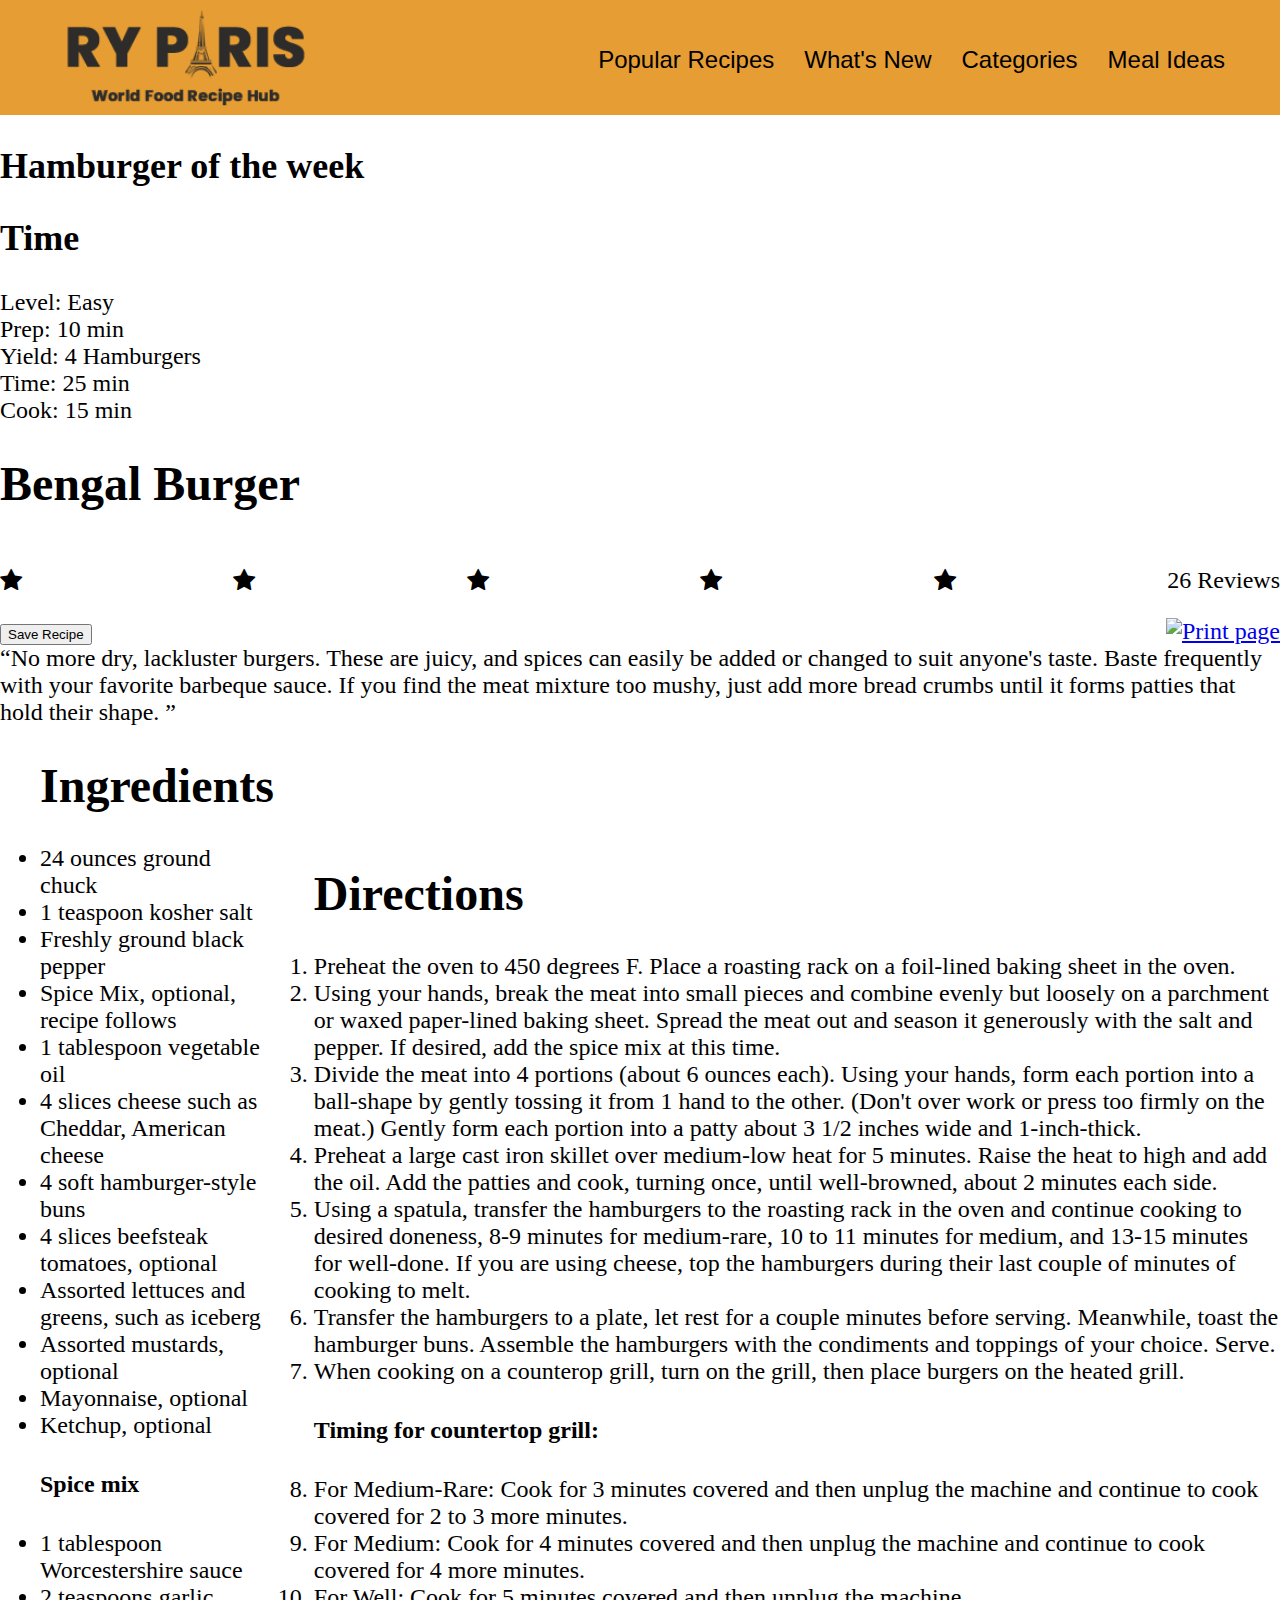
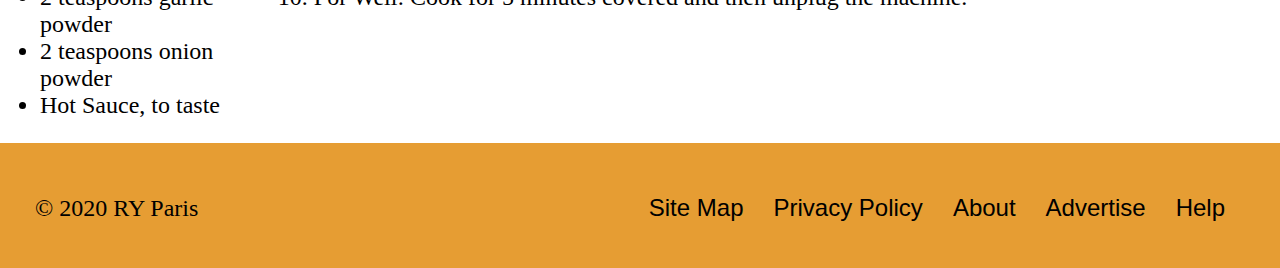
==== recipe.html @ fdc7a7fa "Set up recipe html" ====
<!DOCTYPE html>
<html>

<head>
    <link rel="stylesheet" href="./css/style.css">
    <link rel="stylesheet" href="https://cdnjs.cloudflare.com/ajax/libs/font-awesome/4.7.0/css/font-awesome.min.css">
</head>

<body>
    <header class="flex-row align-center">
        <div class="ry-paris"> </div>
        <div class="right-nav flex-row">
            <div>
                <a href="#popular-recipes">Popular Recipes</a>
            </div>
            <div>
                <a href="#what's-new">What's New</a>
            </div>
            <div>
                <a href="#categories">Categories</a>
            </div>
            <div>
                <a href="#meal-ideas">Meal Ideas</a>
            </div>
        </div>
    </header>
    <div class="hamburger">
        <h2 class="hamburger-text">Hamburger of the week</h2>
    </div>
    <div class="cooking-info">
        <h2 class="time">Time</h2>
        <div class="cooking-description grid-column-three">
            <div><span>Level:</span> Easy</div>
            <div><span>Prep:</span> 10 min</div>
            <div><span>Yield:</span> 4 Hamburgers</div>
            <div><span>Time:</span> 25 min</div>
            <div><span>Cook:</span> 15 min</div>
        </div>
    </div>
    <div class="recipe-title">
        <div>
            <h1>Bengal Burger</h1>
        </div>
        <div class="stars flex-row align-center">
            <span class="fa fa-star checked"></span>
            <span class="fa fa-star checked"></span>
            <span class="fa fa-star checked"></span>
            <span class="fa fa-star checked"></span>
            <span class="fa fa-star checked"></span>
            <div class="reviews">
                <p>26 Reviews</p>
            </div>
        </div>
        <div class="flex-row buttons align-center">
            <div>
                <button class="save-recipe align-center">Save Recipe</button>
            </div>
            <div class="print-page">
                <a href="#print-page">
                    <img src="/images/print-page.png" alt="Print page">
                </a>
            </div>
        </div>
    </div>
    <div class="quote">
        <q>No more dry, lackluster burgers. These are juicy, and spices can easily be added
            or changed to suit anyone's taste. Baste frequently with your favorite barbeque
            sauce. If you find the meat mixture too mushy, just add more bread crumbs until
            it forms patties that hold their shape.
        </q>
    </div>
    <div class="flex-row how-to">
        <div class="ingredients">
            <ul>
                <h1>Ingredients</h1>
                <li>24 ounces ground chuck</li>
                <li>1 teaspoon kosher salt</li>
                <li>Freshly ground black pepper</li>
                <li>Spice Mix, optional, recipe follows</li>
                <li>1 tablespoon vegetable oil</li>
                <li>4 slices cheese such as Cheddar, American cheese</li>
                <li>4 soft hamburger-style buns</li>
                <li>4 slices beefsteak tomatoes, optional</li>
                <li>Assorted lettuces and greens, such as iceberg</li>
                <li>Assorted mustards, optional</li>
                <li>Mayonnaise, optional</li>
                <li>Ketchup, optional</li>

                <h4>Spice mix</h4>
                <li>1 tablespoon Worcestershire sauce</li>
                <li>2 teaspoons garlic powder</li>
                <li>2 teaspoons onion powder</li>
                <li>Hot Sauce, to taste</li>
            </ul>
        </div>
        <div class="directions">
            <ol>
                <h1>Directions</h1>
                <li>Preheat the oven to 450 degrees F. Place a roasting
                    rack on a foil-lined baking sheet in the oven.
                </li>
                <li>Using your hands, break the meat into small pieces
                    and combine evenly but loosely on a parchment or waxed
                    paper-lined baking sheet. Spread the meat out and season
                    it generously with the salt and pepper. If desired, add the
                    spice mix at this time.
                </li>
                <li>Divide the meat into 4 portions (about 6 ounces each). Using your
                    hands, form each portion into a ball-shape by gently tossing it from
                    1 hand to the other. (Don't over work or press too firmly on the meat.)
                    Gently form each portion into a patty about 3 1/2 inches wide and 1-inch-thick.
                </li>
                <li>
                    Preheat a large cast iron skillet over medium-low heat for 5 minutes.
                    Raise the heat to high and add the oil. Add the patties and cook,
                    turning once, until well-browned, about 2 minutes each side.
                </li>
                <li>Using a spatula, transfer the hamburgers to the roasting rack in the
                    oven and continue cooking to desired doneness, 8-9 minutes for medium-rare,
                    10 to 11 minutes for medium, and 13-15 minutes for well-done. If you are
                    using cheese, top the hamburgers during their last couple of minutes of
                    cooking to melt.
                </li>
                <li>Transfer the hamburgers to a plate, let rest for a couple minutes before
                    serving. Meanwhile, toast the hamburger buns. Assemble the hamburgers with
                    the condiments and toppings of your choice. Serve.
                </li>
                <li>When cooking on a counterop grill, turn on the grill, then place burgers
                    on the heated grill.
                </li>

                <div> 
                    <h4>Timing for countertop grill:</h4>
                    <li>For Medium-Rare: Cook for 3 minutes covered and then unplug the machine and
                        continue to cook covered for 2 to 3 more minutes.
                    </li>
                    <li>For Medium: Cook for 4 minutes covered and then unplug the machine and
                        continue to cook covered for 4 more minutes.
                    </li>
                    <li>For Well: Cook for 5 minutes covered and then unplug the machine.</li>
                    </li>
                </div>
            </ol>
        </div>
    </div>


</body>
<footer class="flex-row align-center">
    <div>
        &#169; 2020 RY Paris
    </div>
    <div class="right-nav flex-row">
        <div>
            <a href="#site-map">Site Map</a>
        </div>
        <div>
            <a href="#privacy-policy">Privacy Policy</a>
        </div>
        <div>
            <a href="#about">About</a>
        </div>
        <div>
            <a href="#advertise">Advertise</a>
        </div>
        <div>
            <a href="#help">Help</a>
        </div>
    </div>
</footer>

</html>
---- css/style.css ----
body {
    max-width: 100%;
    margin: auto;
    font-size: 24px;
}
header, footer {
    background-color: #E69D33;
    padding: 5px 35px 0px 35px;
}
.flex-row {
    display: flex;
    flex-flow: row;
    justify-content: space-between;
    align-items: center;
}
.flex-col {
    display: flex;
    flex-flow: column;
    justify-content: space-between;
    align-items: center; 
}
.ry-paris {
    flex-flow: column;
    background-image: url("../images/ryparis-logo.png");
    background-size: contain;
    background-repeat: no-repeat;
    background-position: center;
    height: 110px;
    width: 300px;
    position: relative;
}
@media only screen and (max-width: 1000px) {
    .right-nav {
      display: none;
    }
  }
@media only screen and (min-width: 1001px) {
    .right-nav {
        justify-content: end;
        align-items: start;
        margin: 5px;
        font-size: 1em;
        font-family: Verdana, Geneva, Tahoma, sans-serif;
    }
  }
.right-nav a {
    text-decoration: none;
    color: black;
}
.right-nav a:hover {
    color: #e65533;
}
.right-nav div {
    padding: 10px;
    margin: 5px;
}
.start-week {
    background-image: url("../images/hero-image.jpg");
    background-size: cover;
    height: 600px;
    position: relative;
}
.start-week-text {
    text-align: center;
    position: absolute;
    top: 70%;
    left: 45%;
    transform: translate(-50%, -50%);
    color: black;
    text-transform: uppercase;
    background-color: white;
    font-family: Helvetica;
    padding: 5px;
    font-size: 40px;
}
.everyday, .recipes-week, .travel-guide {
    padding: 50px 120px;
}
.everyday h1, .recipes-week h1, .travel-guide h1 {
    font-weight: 900;
}
.everyday p, .recipes-week p, .travel-guide p {
    font-size: 32px;
}
.breakfast, .lunch, .dinner, .sandwiches, .pizza, .city-guides {
    background-size: cover;
    align-items: center;
    width: 28%;
    height: 250px;
    padding: 10px;
    text-align: center;
    margin: auto;
}
.breakfast {
    background-image: url("../images/breakfast-ideas.jpg");
}
.lunch {
    background-image: url("../images/vegetarian-ideas.jpg");
}
.dinner {
    background-image: url("../images/cold-weather-dinners.jpeg");
}
.recipes-week {
    background-color: #DADFEA;
}
.fajita, .muffin, .eggplant, .chicken-thigh {
    background-size: cover;
    width: 22%;
    height: 200px;
    padding: 10px;
}
.fajita {
    background-image: url("../images/fajita-peppers.jpeg");
}
.muffin {
    background-image: url("../images/muffins.jpeg");
}
.eggplant {
    background-image: url("../images/eggplant-parmesan.jpg");
}
.chicken-thigh {
    background-image: url("../images/teriyaki-chicken.jpeg");
}
.sandwiches, .pizza, .city-guides {
    border: solid 8px #DADFEA;
}
.sandwiches {
    background-image: url("../images/burger.jpg");
}
.pizza {
    background-image: url("../images/pizza.jpeg");
}
.city-guides {
    background-image: url("../images/city-guides.jpg");
}
footer {
    height: 120px;
}
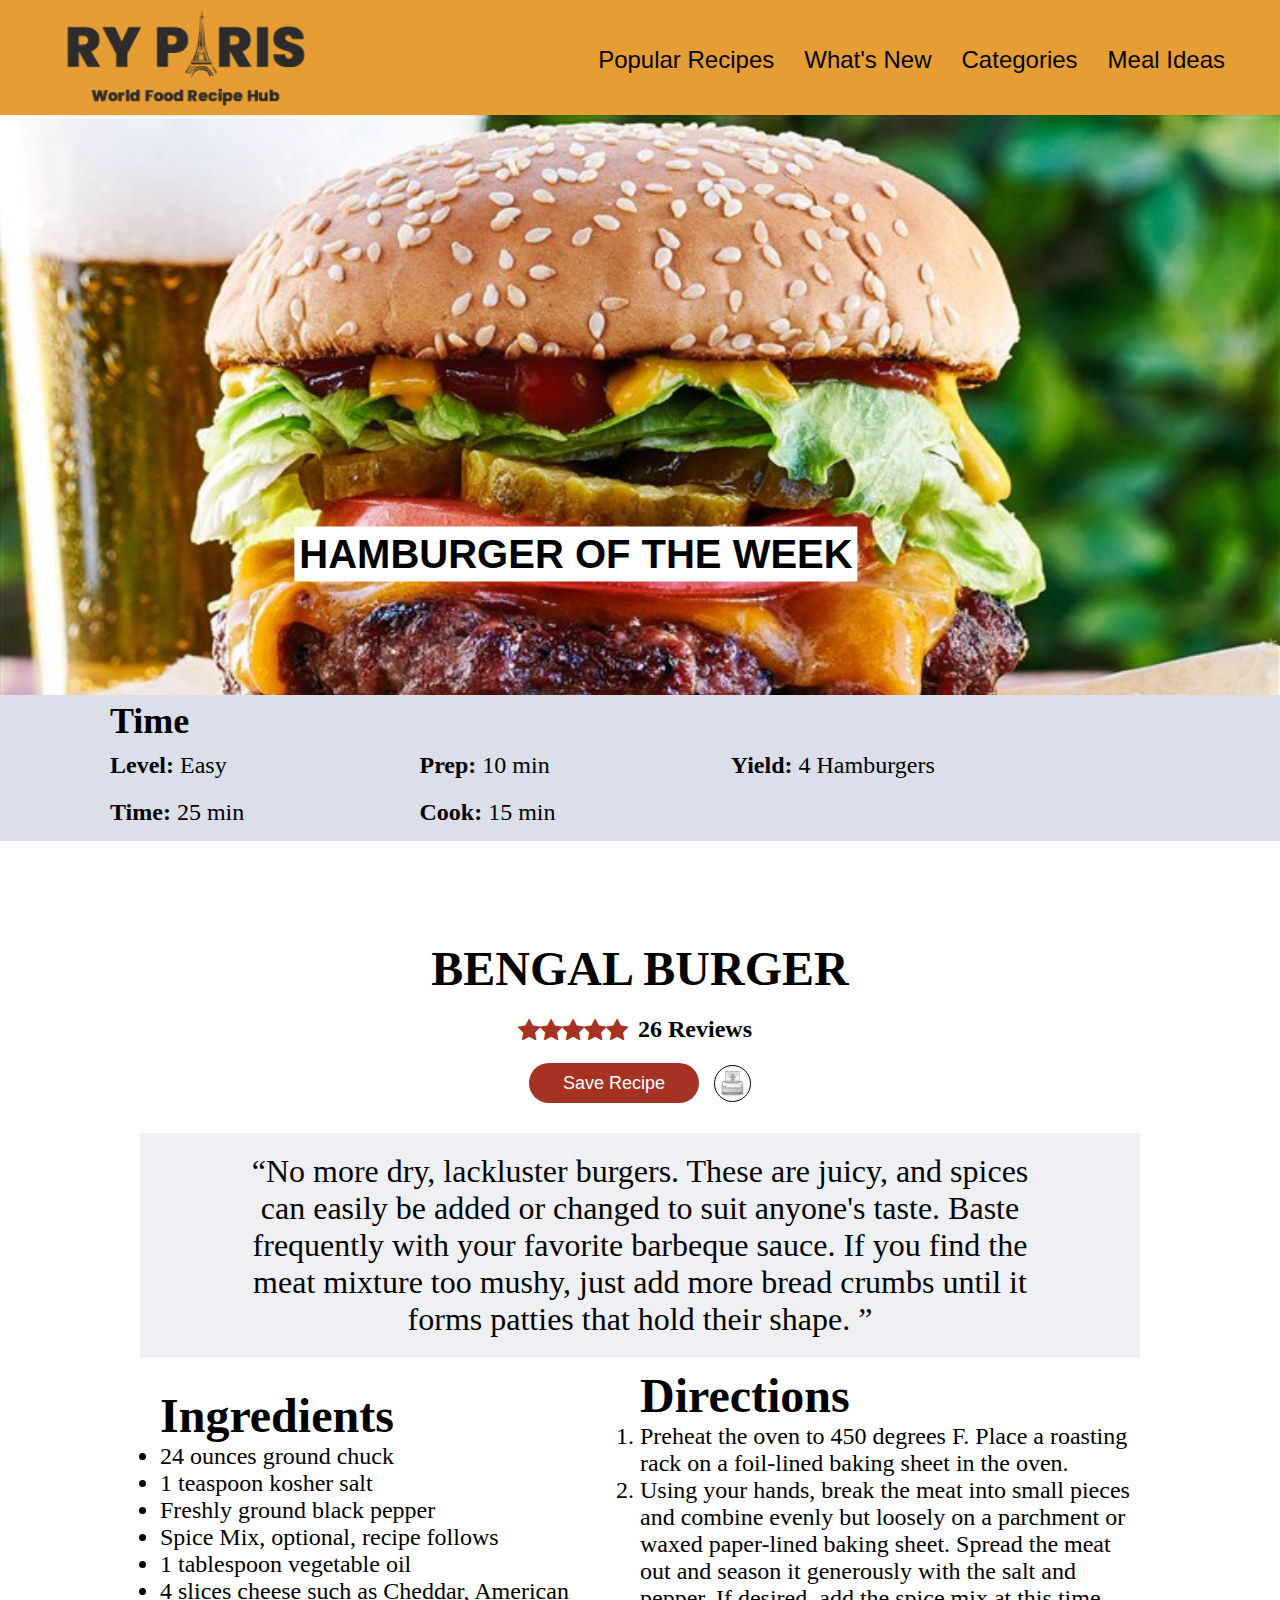
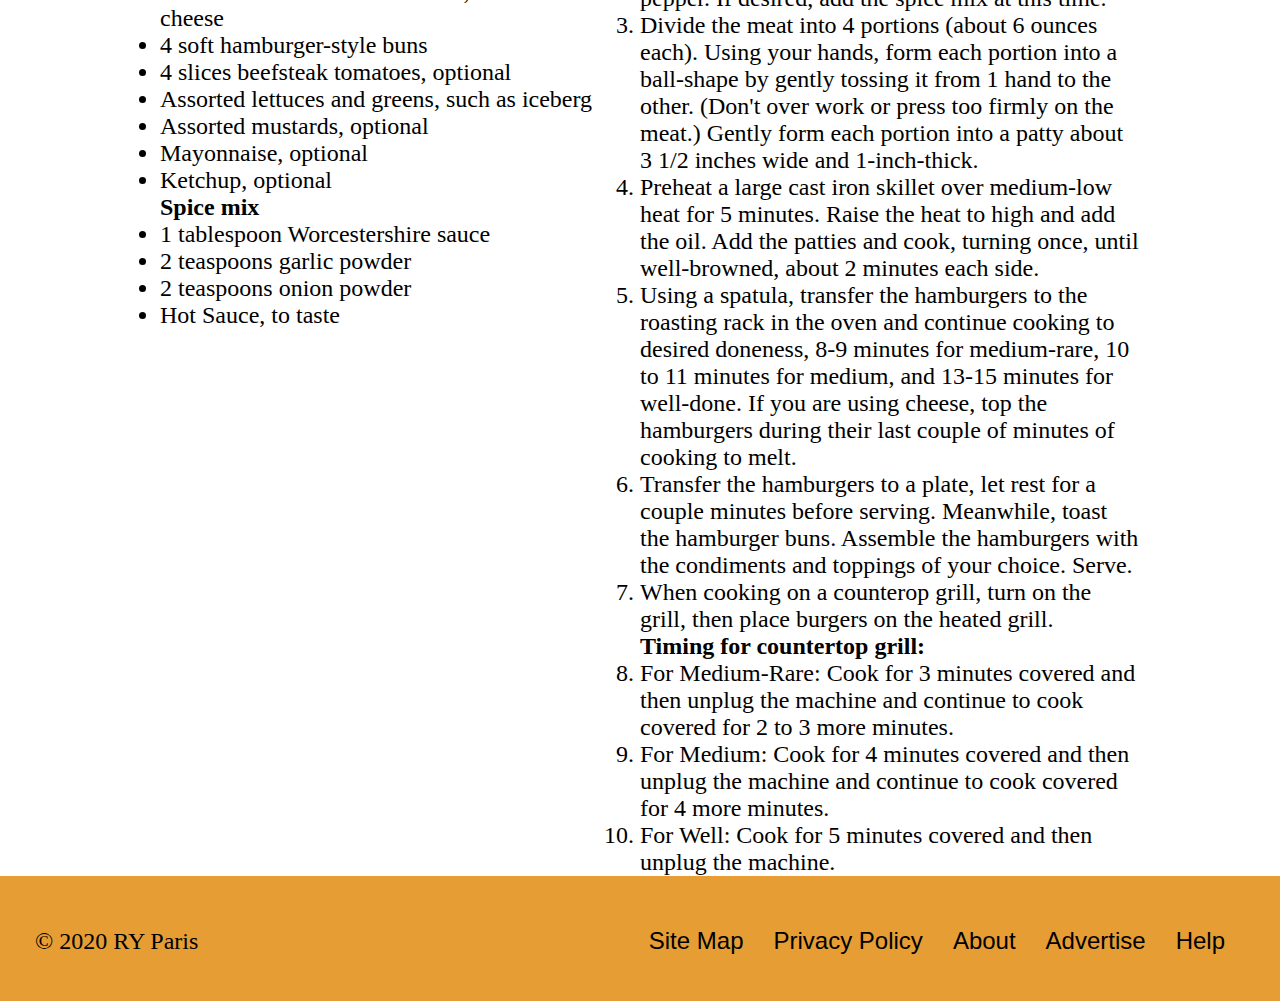
==== commit ae9690a2: "updated recipe page" ====
--- a/recipe.html
+++ b/recipe.html
@@ -62,12 +62,14 @@
             </div>
         </div>
     </div>
-    <div class="quote">
-        <q>No more dry, lackluster burgers. These are juicy, and spices can easily be added
-            or changed to suit anyone's taste. Baste frequently with your favorite barbeque
-            sauce. If you find the meat mixture too mushy, just add more bread crumbs until
-            it forms patties that hold their shape.
-        </q>
+    <div class="page-quote">
+        <div class="quote">
+            <q>No more dry, lackluster burgers. These are juicy, and spices can easily be added
+                or changed to suit anyone's taste. Baste frequently with your favorite barbeque
+                sauce. If you find the meat mixture too mushy, just add more bread crumbs until
+                it forms patties that hold their shape.
+            </q>
+        </div>
     </div>
     <div class="flex-row how-to">
         <div class="ingredients">
--- a/css/style.css
+++ b/css/style.css
@@ -6,18 +6,37 @@
 header, footer {
     background-color: #E69D33;
     padding: 5px 35px 0px 35px;
+}
+footer {
+    height: 120px;
 }
 .flex-row {
     display: flex;
     flex-flow: row;
     justify-content: space-between;
-    align-items: center;
 }
 .flex-col {
     display: flex;
     flex-flow: column;
     justify-content: space-between;
     align-items: center; 
+}
+.align-center {
+    align-items: center;
+}
+ol, ul {
+    margin: 0;
+    padding: 0px;
+}
+.grid-column-three {
+    display: grid;
+    grid-template-columns: Auto Auto Auto;
+    grid-template-rows: Auto Auto Auto;
+}
+.grid-column-four {
+    display: grid;
+    grid-template-columns: Auto Auto Auto Auto;
+    grid-template-rows: Auto Auto Auto Auto;
 }
 .ry-paris {
     flex-flow: column;
@@ -54,13 +73,18 @@
     padding: 10px;
     margin: 5px;
 }
+.hamburger, .start-week {
+    background-size: cover;
+    height: 580px;
+    position: relative;
+}
 .start-week {
     background-image: url("../images/hero-image.jpg");
-    background-size: cover;
-    height: 600px;
-    position: relative;
-}
-.start-week-text {
+}
+.hamburger {
+    background-image: url("../images/bengal-burger.jpg");
+}
+.start-week-text, .hamburger-text {
     text-align: center;
     position: absolute;
     top: 70%;
@@ -84,12 +108,19 @@
 }
 .breakfast, .lunch, .dinner, .sandwiches, .pizza, .city-guides {
     background-size: cover;
-    align-items: center;
-    width: 28%;
+    background-position: center;
+    width: 350px;
     height: 250px;
-    padding: 10px;
-    text-align: center;
-    margin: auto;
+    padding: 15px;
+    text-align: center;
+    margin: auto;
+}
+.photo-text {
+    text-align: center;
+    font-weight: 700;
+    background-color: white;
+    padding: 12px 0px;
+    width: auto;
 }
 .breakfast {
     background-image: url("../images/breakfast-ideas.jpg");
@@ -100,12 +131,12 @@
 .dinner {
     background-image: url("../images/cold-weather-dinners.jpeg");
 }
-.recipes-week {
+.recipes-week, .cooking-info {
     background-color: #DADFEA;
 }
 .fajita, .muffin, .eggplant, .chicken-thigh {
     background-size: cover;
-    width: 22%;
+    width: 250px;
     height: 200px;
     padding: 10px;
 }
@@ -133,6 +164,87 @@
 .city-guides {
     background-image: url("../images/city-guides.jpg");
 }
-footer {
-    height: 120px;
+.cooking-info {
+    padding: 5px 110px;
+}
+.time, .ingredients h1, .ingredients h4, .directions h1, .directions h4 {
+    margin: 0px;
+    padding: 0px;
+}
+.cooking-description {
+    width: 1000px;
+    text-align: center;
+}
+.cooking-description div {
+    text-align: left;
+    margin: 10px 0px;
+}
+.cooking-description span {
+    font-weight: 900;
+}
+.recipe-title {
+    text-align: center;
+    font-weight: 900;
+}
+.recipe-title h1 {
+    text-transform: uppercase;
+    margin: 100px 0px 0px 0px;
+}
+.checked {
+    color: #A63223;
+  }
+  .stars, .stars p, .buttons {
+    justify-content: center;
+    margin: 10px 0px;
+}
+.save-recipe {
+    background-color: #A63223;
+    color: white;
+    padding: 8px;
+    font-size: 18px;
+    width: 170px;
+    height: 40px;
+    border-radius: 25px;
+    border: none;
+    cursor: pointer;
+    margin: 0px 10px 20px 0px;
+}
+.print-page {
+    border-radius: 50%;
+    border: solid 1px black;
+    height: 35px;
+    width: 35px;
+    margin: 0px 0px 20px 5px;
+}
+.print-page img {
+    height: 25px;
+    width: 25px;
+    padding: 5px 0px;
+}
+.reviews {
+    padding: 0px 10px;
+}
+.page-quote {
+    margin: auto;
+    
+}
+.quote {
+    background-color: #EEF0F4;
+    text-align: center;
+    margin: auto;
+    padding: 20px 100px;
+    font-size: 32px;
+    width: 800px;
+}
+.how-to {
+    width: 1000px;
+    margin: 0 auto;
+    justify-content: start;
+    padding-top: 10px;
+}
+.how-to ul {
+    margin: 20px;
+}
+.ingredients, .directions {
+    width: 50%;
 }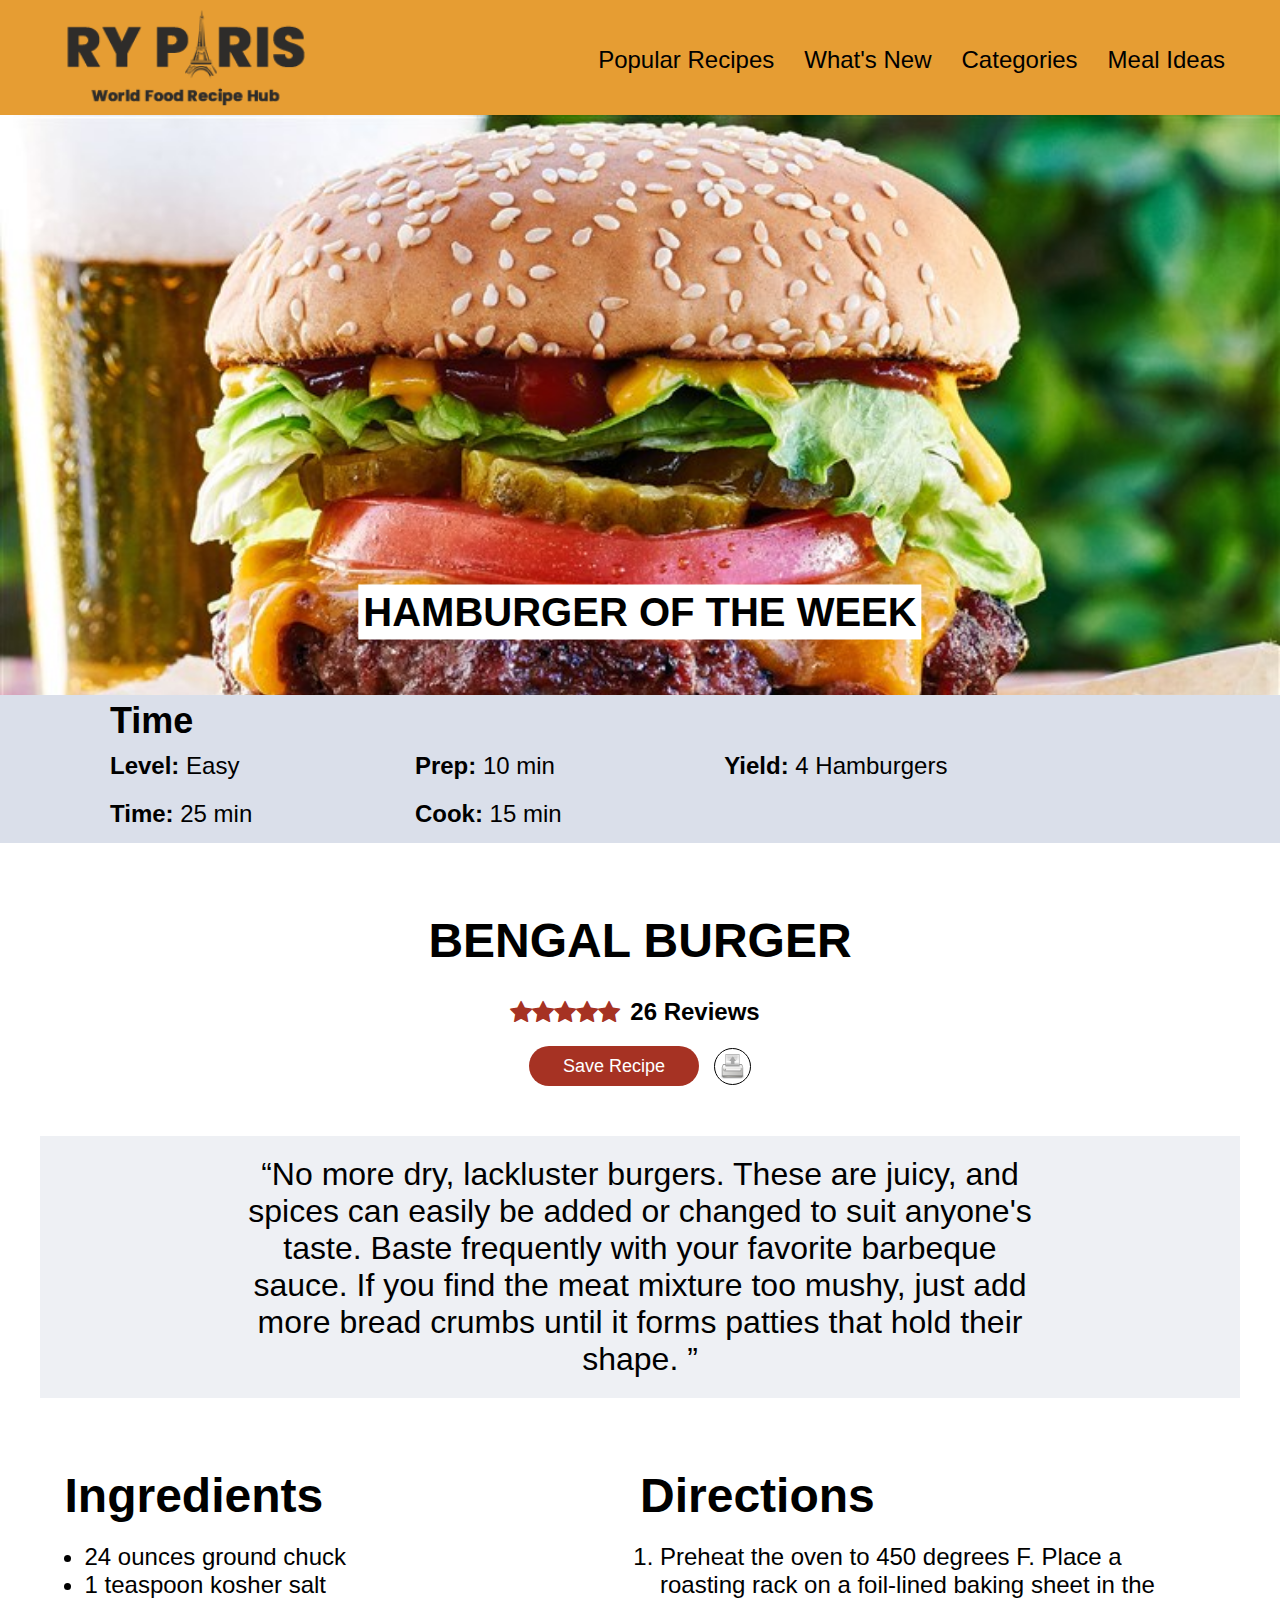
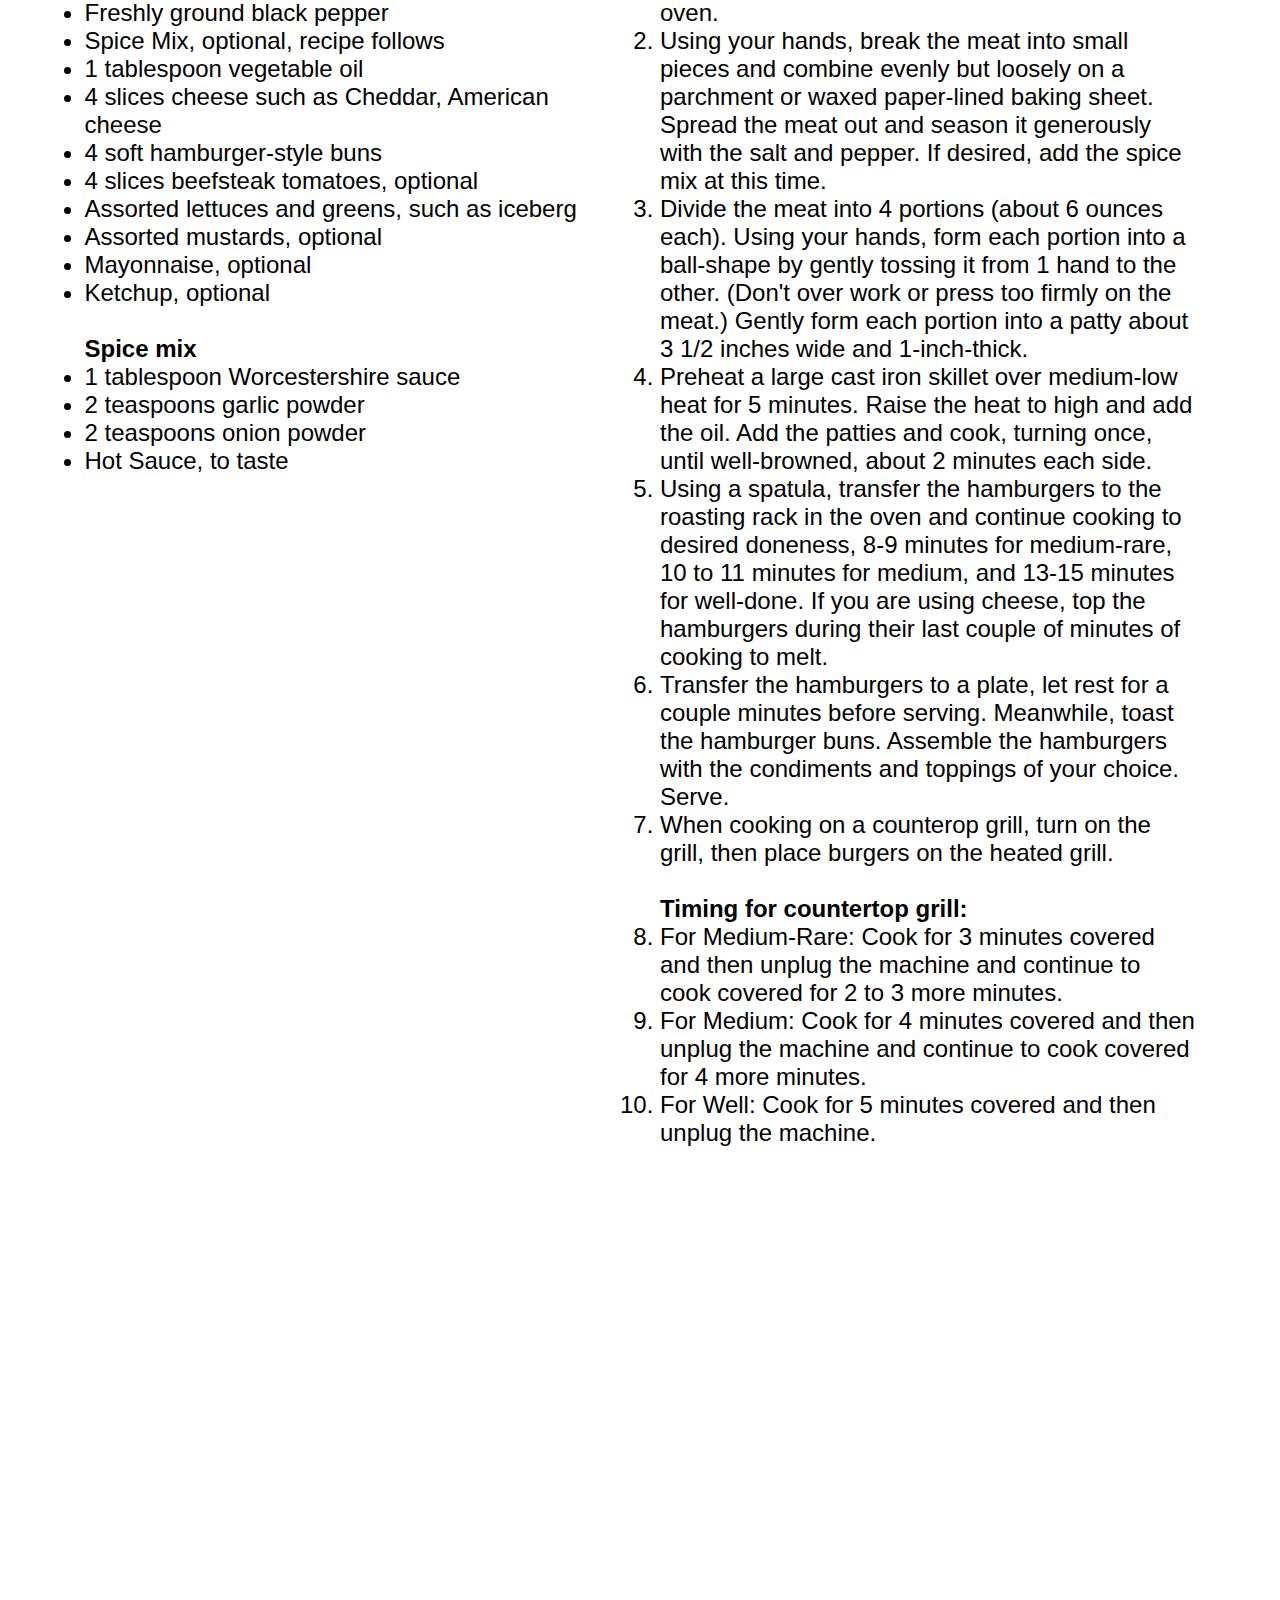
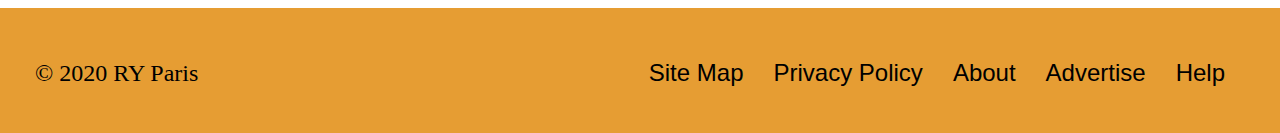
==== commit 85dad2a7: "Adjusted font, addec video, added newsletter form." ====
--- a/recipe.html
+++ b/recipe.html
@@ -8,7 +8,9 @@
 
 <body>
     <header class="flex-row align-center">
-        <div class="ry-paris"> </div>
+        <a href="./index.html"> 
+            <div class="ry-paris"> </div>
+        </a>
         <div class="right-nav flex-row">
             <div>
                 <a href="#popular-recipes">Popular Recipes</a>
@@ -73,8 +75,8 @@
     </div>
     <div class="flex-row how-to">
         <div class="ingredients">
+            <h1>Ingredients</h1>
             <ul>
-                <h1>Ingredients</h1>
                 <li>24 ounces ground chuck</li>
                 <li>1 teaspoon kosher salt</li>
                 <li>Freshly ground black pepper</li>
@@ -87,7 +89,7 @@
                 <li>Assorted mustards, optional</li>
                 <li>Mayonnaise, optional</li>
                 <li>Ketchup, optional</li>
-
+                <br>
                 <h4>Spice mix</h4>
                 <li>1 tablespoon Worcestershire sauce</li>
                 <li>2 teaspoons garlic powder</li>
@@ -96,8 +98,8 @@
             </ul>
         </div>
         <div class="directions">
+            <h1>Directions</h1>
             <ol>
-                <h1>Directions</h1>
                 <li>Preheat the oven to 450 degrees F. Place a roasting
                     rack on a foil-lined baking sheet in the oven.
                 </li>
@@ -132,6 +134,7 @@
                 </li>
 
                 <div> 
+                    <br>
                     <h4>Timing for countertop grill:</h4>
                     <li>For Medium-Rare: Cook for 3 minutes covered and then unplug the machine and
                         continue to cook covered for 2 to 3 more minutes.
@@ -145,30 +148,30 @@
             </ol>
         </div>
     </div>
-
-
+    <div class="gordan-ram">
+        <iframe width="560" height="315" src="https://www.youtube.com/embed/iM_KMYulI_s" frameborder="0" allow="accelerometer; autoplay; encrypted-media; gyroscope; picture-in-picture" allowfullscreen></iframe>
+    </div>
+    <footer class="flex-row align-center">
+        <div>
+            &#169; 2020 RY Paris
+        </div>
+        <div class="right-nav flex-row">
+            <div>
+                <a href="#site-map">Site Map</a>
+            </div>
+            <div>
+                <a href="#privacy-policy">Privacy Policy</a>
+            </div>
+            <div>
+                <a href="#about">About</a>
+            </div>
+            <div>
+                <a href="#advertise">Advertise</a>
+            </div>
+            <div>
+                <a href="#help">Help</a>
+            </div>
+        </div>
+    </footer>
 </body>
-<footer class="flex-row align-center">
-    <div>
-        &#169; 2020 RY Paris
-    </div>
-    <div class="right-nav flex-row">
-        <div>
-            <a href="#site-map">Site Map</a>
-        </div>
-        <div>
-            <a href="#privacy-policy">Privacy Policy</a>
-        </div>
-        <div>
-            <a href="#about">About</a>
-        </div>
-        <div>
-            <a href="#advertise">Advertise</a>
-        </div>
-        <div>
-            <a href="#help">Help</a>
-        </div>
-    </div>
-</footer>
-
 </html>--- a/css/style.css
+++ b/css/style.css
@@ -9,6 +9,7 @@
 }
 footer {
     height: 120px;
+    margin-top: 20px;
 }
 .flex-row {
     display: flex;
@@ -25,7 +26,6 @@
     align-items: center;
 }
 ol, ul {
-    margin: 0;
     padding: 0px;
 }
 .grid-column-three {
@@ -65,6 +65,7 @@
 .right-nav a {
     text-decoration: none;
     color: black;
+    font-family: Arial, Helvetica, sans-serif;
 }
 .right-nav a:hover {
     color: #e65533;
@@ -77,6 +78,7 @@
     background-size: cover;
     height: 580px;
     position: relative;
+    font-family: Verdana, Geneva, Tahoma, sans-serif;
 }
 .start-week {
     background-image: url("../images/hero-image.jpg");
@@ -87,18 +89,19 @@
 .start-week-text, .hamburger-text {
     text-align: center;
     position: absolute;
-    top: 70%;
-    left: 45%;
+    top: 80%;
+    left: 50%;
     transform: translate(-50%, -50%);
     color: black;
     text-transform: uppercase;
     background-color: white;
-    font-family: Helvetica;
+    font-family: Verdana, Geneva, Tahoma, sans-serif;
     padding: 5px;
     font-size: 40px;
 }
 .everyday, .recipes-week, .travel-guide {
     padding: 50px 120px;
+    font-family: Arial, Helvetica, sans-serif;
 }
 .everyday h1, .recipes-week h1, .travel-guide h1 {
     font-weight: 900;
@@ -166,6 +169,7 @@
 }
 .cooking-info {
     padding: 5px 110px;
+    font-family: Arial, Helvetica, sans-serif;
 }
 .time, .ingredients h1, .ingredients h4, .directions h1, .directions h4 {
     margin: 0px;
@@ -174,6 +178,7 @@
 .cooking-description {
     width: 1000px;
     text-align: center;
+    font-family: Arial, Helvetica, sans-serif;
 }
 .cooking-description div {
     text-align: left;
@@ -185,10 +190,11 @@
 .recipe-title {
     text-align: center;
     font-weight: 900;
+    font-family: Arial, Helvetica, sans-serif;
 }
 .recipe-title h1 {
     text-transform: uppercase;
-    margin: 100px 0px 0px 0px;
+    margin: 70px 0px 20px 0px;
 }
 .checked {
     color: #A63223;
@@ -207,14 +213,14 @@
     border-radius: 25px;
     border: none;
     cursor: pointer;
-    margin: 0px 10px 20px 0px;
+    margin: 0px 10px 40px 0px;
 }
 .print-page {
     border-radius: 50%;
     border: solid 1px black;
     height: 35px;
     width: 35px;
-    margin: 0px 0px 20px 5px;
+    margin: 0px 0px 40px 5px;
 }
 .print-page img {
     height: 25px;
@@ -223,28 +229,51 @@
 }
 .reviews {
     padding: 0px 10px;
+    font-family: Arial, Helvetica, sans-serif;
 }
 .page-quote {
-    margin: auto;
-    
+    margin: auto;  
 }
 .quote {
     background-color: #EEF0F4;
     text-align: center;
     margin: auto;
-    padding: 20px 100px;
+    margin-bottom: 20px;
+    padding: 20px 200px;
     font-size: 32px;
     width: 800px;
+    font-family: Arial, Helvetica, sans-serif;
 }
 .how-to {
-    width: 1000px;
+    width: 1151px;
     margin: 0 auto;
     justify-content: start;
-    padding-top: 10px;
-}
-.how-to ul {
+    padding: 50px 0px;
+    font-family: Arial, Helvetica, sans-serif;
+}
+.how-to ul, .how-to ol {
     margin: 20px;
 }
 .ingredients, .directions {
     width: 50%;
+}
+.email-subscription {
+    width: 900px;
+    height: 70px;
+    margin: auto;
+    padding: 10px 40px 5px 40px;
+    background-color: #DADFEA;
+    align-items: center;
+    border: solid 1px black;
+}
+.submit {
+    width: 70px;
+    height: 30px;
+    padding: 0px;
+    font-family: Arial, Helvetica, sans-serif;
+}
+.gordan-ram {
+    width: 500px;
+    margin: 20px auto;
+    margin-bottom: 50px;
 }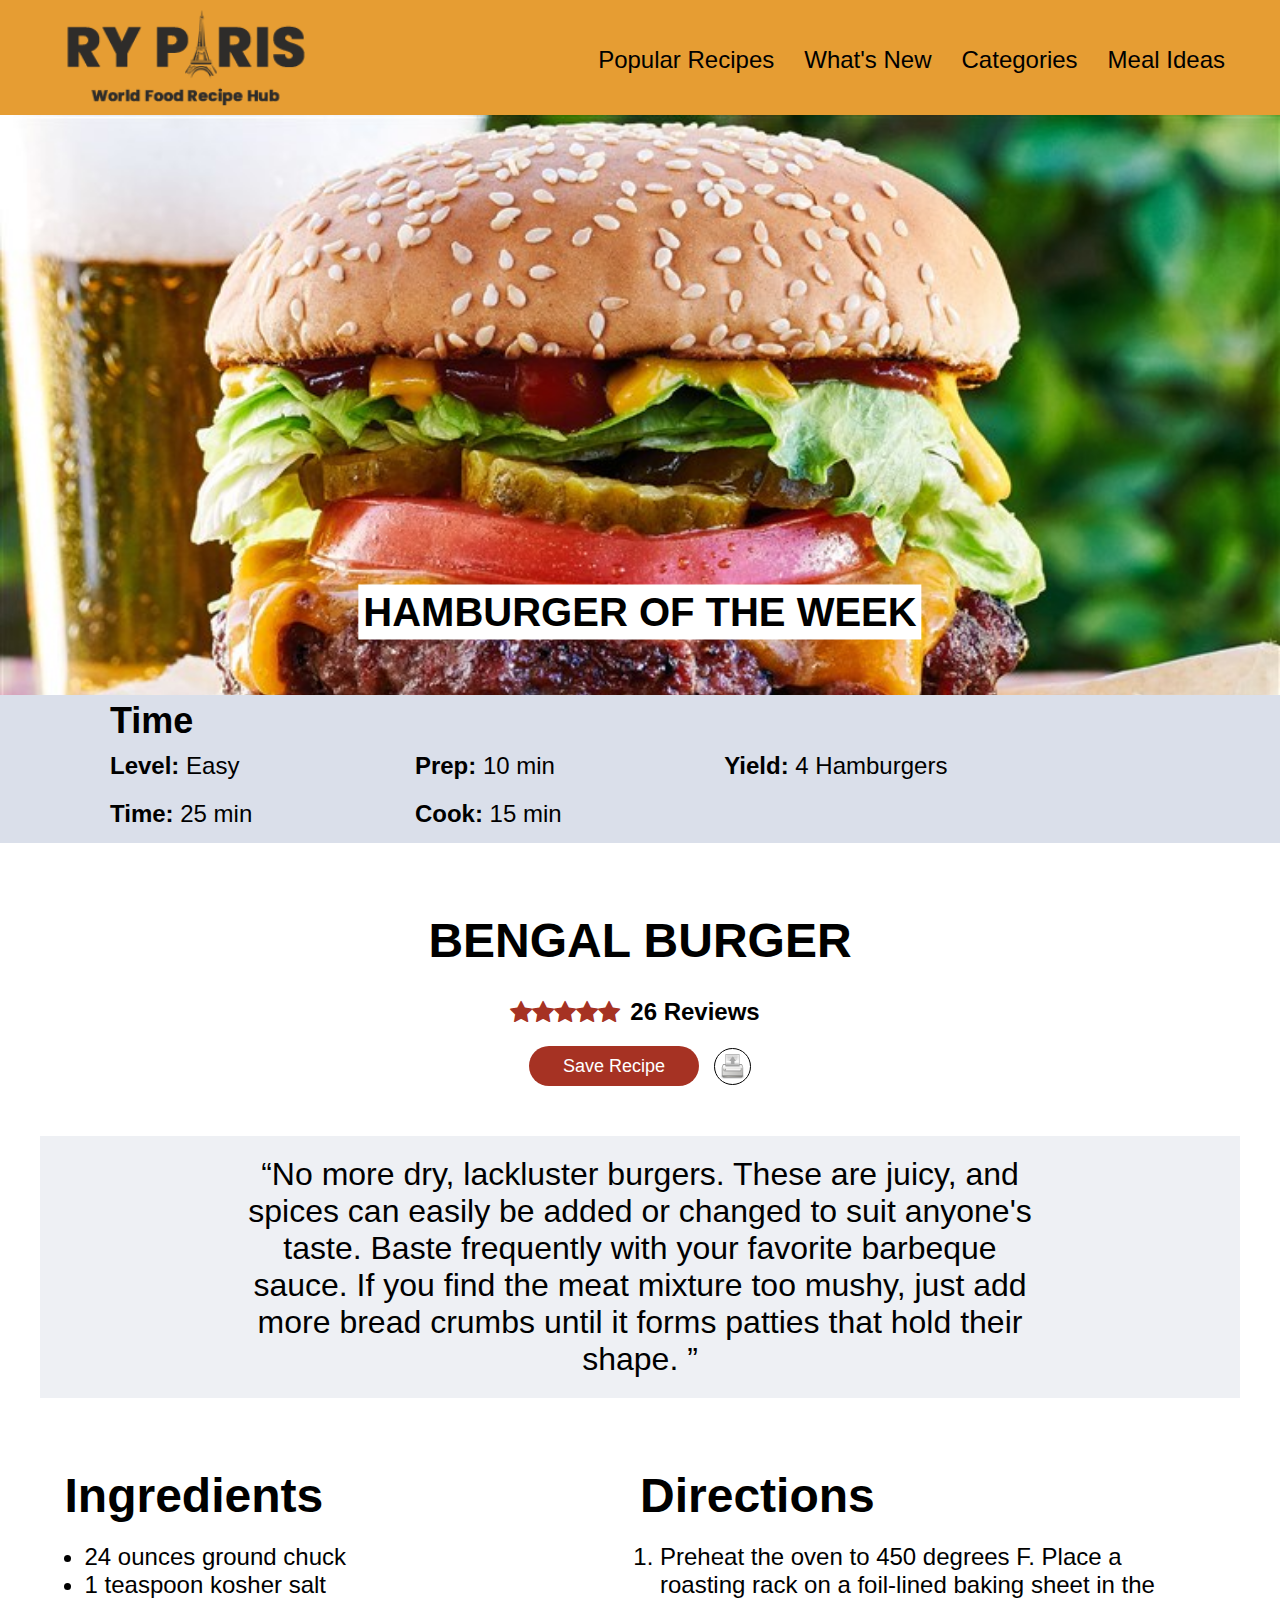
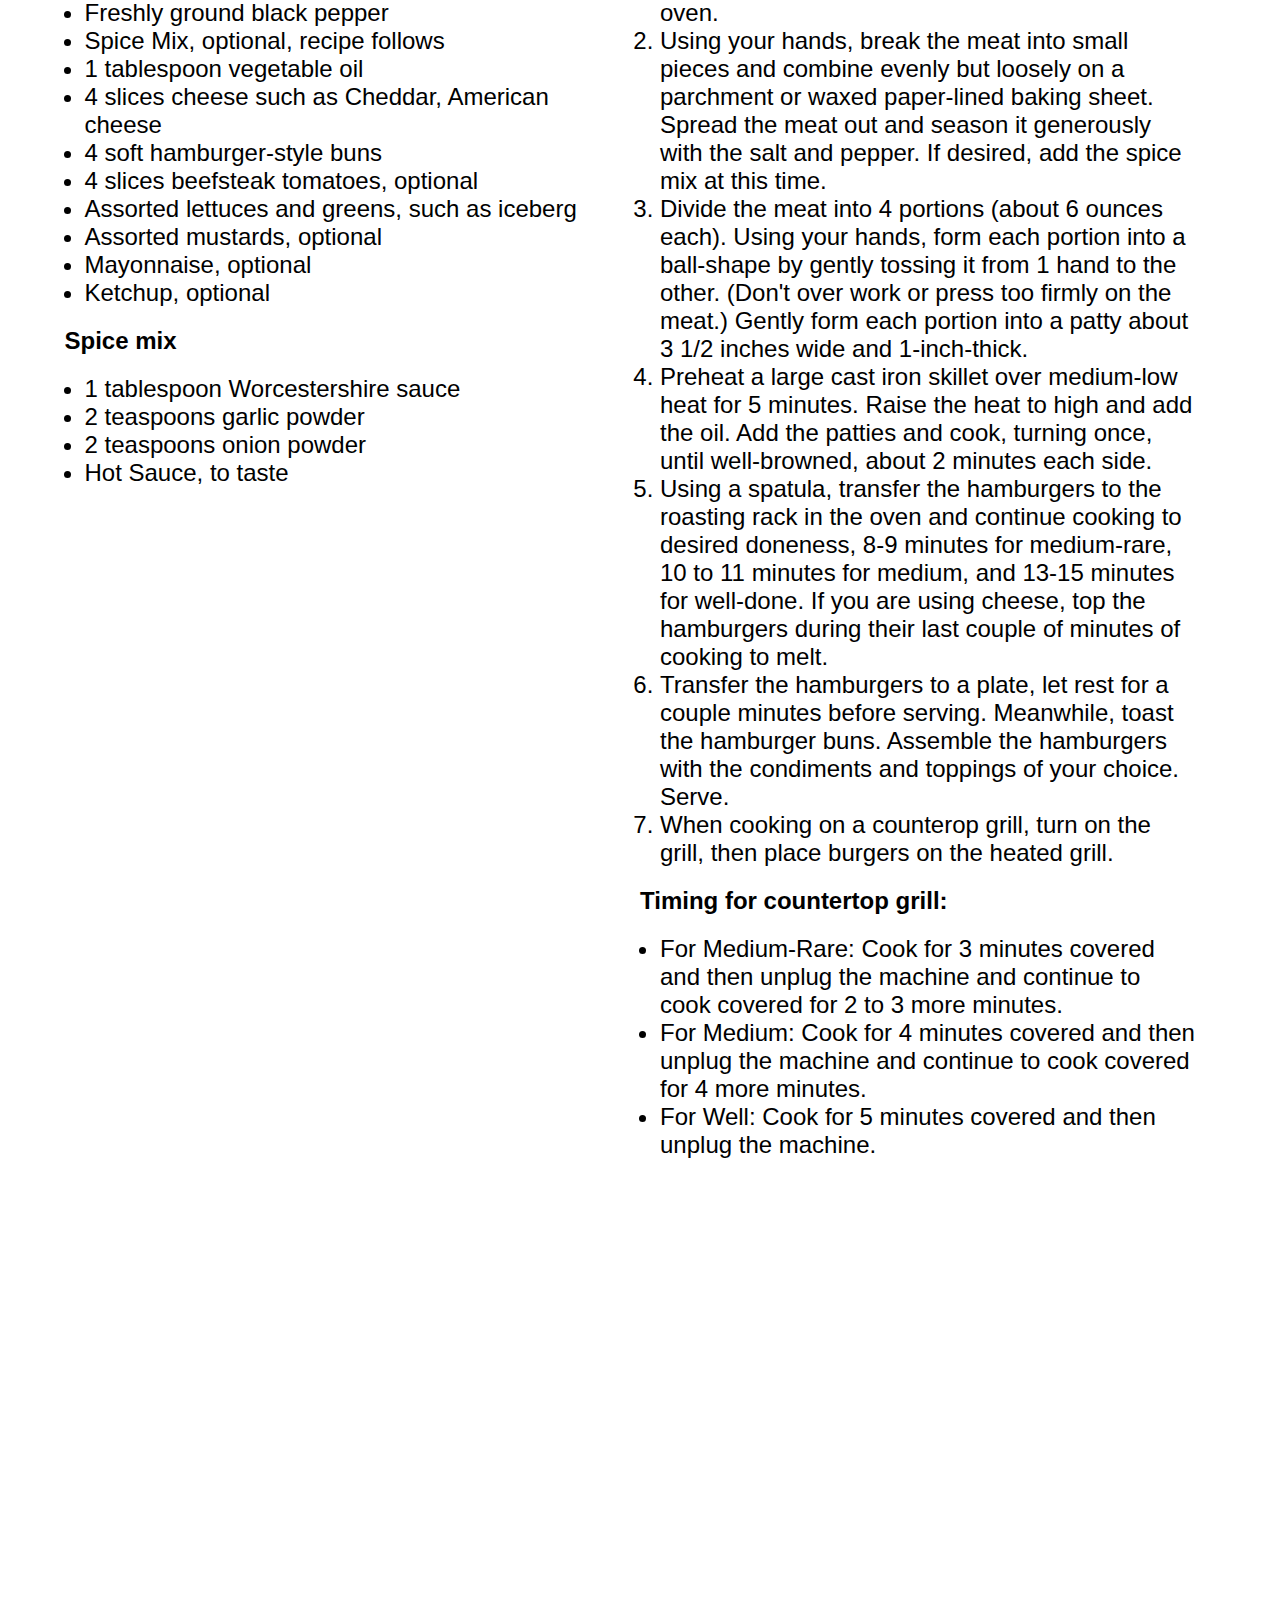
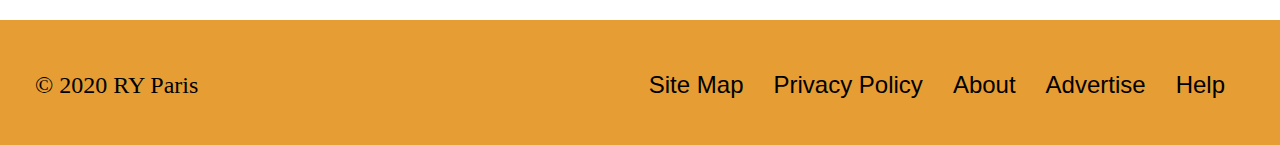
==== commit bc72e11f: "Fixed errors listed in authenticator." ====
--- a/recipe.html
+++ b/recipe.html
@@ -2,13 +2,14 @@
 <html>
 
 <head>
+    <title>RY-Paris</title>
     <link rel="stylesheet" href="./css/style.css">
     <link rel="stylesheet" href="https://cdnjs.cloudflare.com/ajax/libs/font-awesome/4.7.0/css/font-awesome.min.css">
 </head>
 
 <body>
     <header class="flex-row align-center">
-        <a href="./index.html"> 
+        <a href="./index.html">
             <div class="ry-paris"> </div>
         </a>
         <div class="right-nav flex-row">
@@ -89,8 +90,9 @@
                 <li>Assorted mustards, optional</li>
                 <li>Mayonnaise, optional</li>
                 <li>Ketchup, optional</li>
-                <br>
-                <h4>Spice mix</h4>
+            </ul>
+            <h4>Spice mix</h4>
+            <ul>
                 <li>1 tablespoon Worcestershire sauce</li>
                 <li>2 teaspoons garlic powder</li>
                 <li>2 teaspoons onion powder</li>
@@ -132,24 +134,22 @@
                 <li>When cooking on a counterop grill, turn on the grill, then place burgers
                     on the heated grill.
                 </li>
-
-                <div> 
-                    <br>
-                    <h4>Timing for countertop grill:</h4>
-                    <li>For Medium-Rare: Cook for 3 minutes covered and then unplug the machine and
-                        continue to cook covered for 2 to 3 more minutes.
-                    </li>
-                    <li>For Medium: Cook for 4 minutes covered and then unplug the machine and
-                        continue to cook covered for 4 more minutes.
-                    </li>
-                    <li>For Well: Cook for 5 minutes covered and then unplug the machine.</li>
-                    </li>
-                </div>
             </ol>
+            <h4>Timing for countertop grill:</h4>
+            <ul>
+                <li>For Medium-Rare: Cook for 3 minutes covered and then unplug the machine and
+                    continue to cook covered for 2 to 3 more minutes.
+                </li>
+                <li>For Medium: Cook for 4 minutes covered and then unplug the machine and
+                    continue to cook covered for 4 more minutes.
+                </li>
+                <li>For Well: Cook for 5 minutes covered and then unplug the machine.</li>
+            </ul>
         </div>
     </div>
     <div class="gordan-ram">
-        <iframe width="560" height="315" src="https://www.youtube.com/embed/iM_KMYulI_s" frameborder="0" allow="accelerometer; autoplay; encrypted-media; gyroscope; picture-in-picture" allowfullscreen></iframe>
+        <iframe width="560" height="315" src="https://www.youtube.com/embed/iM_KMYulI_s"
+            allow="accelerometer; autoplay; encrypted-media; gyroscope; picture-in-picture" allowfullscreen></iframe>
     </div>
     <footer class="flex-row align-center">
         <div>
@@ -174,4 +174,5 @@
         </div>
     </footer>
 </body>
+
 </html>--- a/css/style.css
+++ b/css/style.css
@@ -253,6 +253,7 @@
 }
 .how-to ul, .how-to ol {
     margin: 20px;
+    list-style-type: circle black;
 }
 .ingredients, .directions {
     width: 50%;
@@ -276,4 +277,7 @@
     width: 500px;
     margin: 20px auto;
     margin-bottom: 50px;
+}
+iframe {
+    border: none;
 }